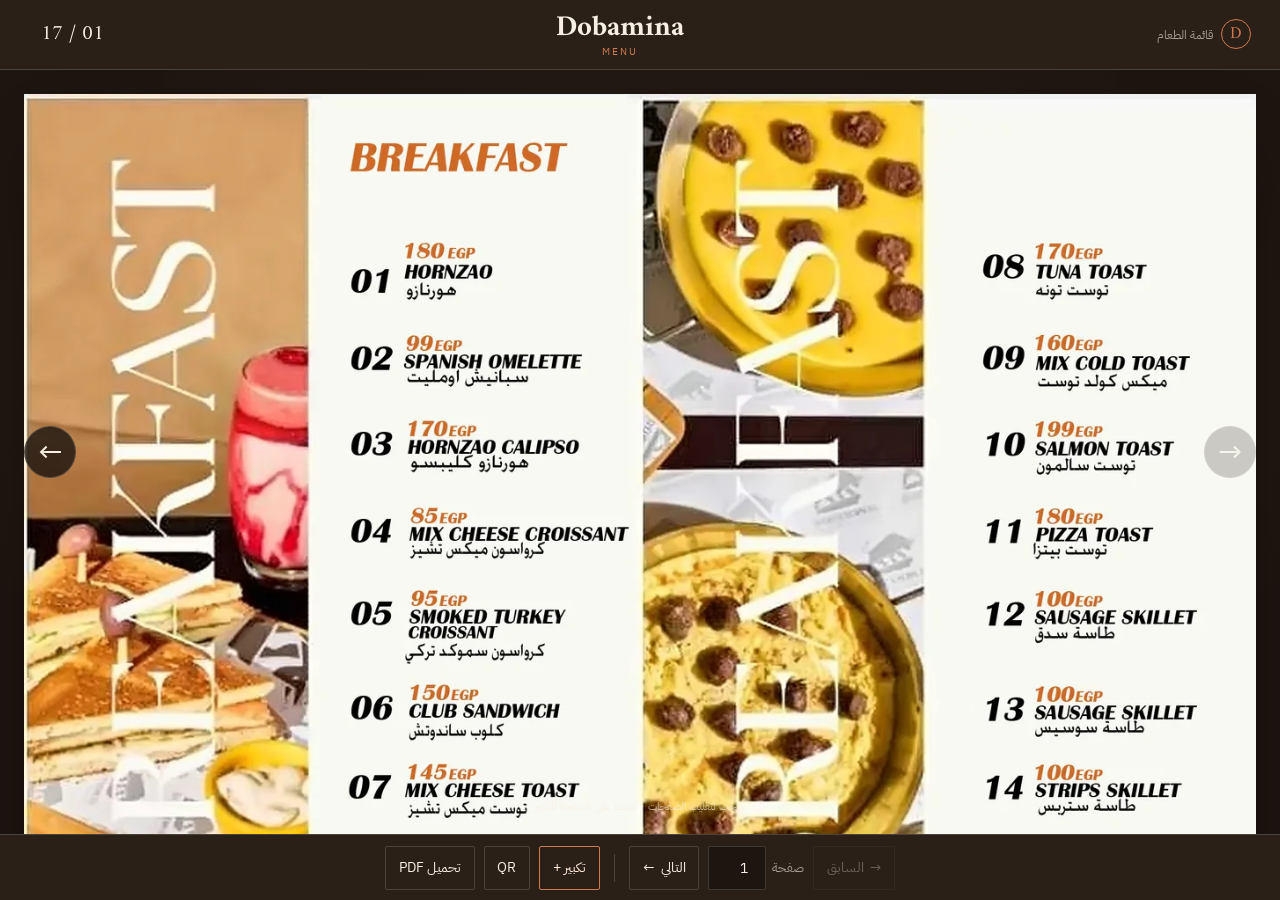
==== dobamina/index.html @ 3c91bfbc "refactor: make each menu a standalone page with its own QR" ====
<!doctype html>
<html lang="ar" dir="rtl">
<head>
  <meta charset="utf-8">
  <meta name="viewport" content="width=device-width, initial-scale=1, viewport-fit=cover">
  <meta name="theme-color" content="#1d1510">
  <meta name="description" content="منيو Dobamina — 17 صفحة قابلة للتقليب والتكبير على كل الشاشات.">
  <title>Dobamina | المنيو</title>
  <link rel="preconnect" href="https://fonts.googleapis.com">
  <link rel="preconnect" href="https://fonts.gstatic.com" crossorigin>
  <link href="https://fonts.googleapis.com/css2?family=Amiri:wght@400;700&family=IBM+Plex+Sans+Arabic:wght@400;500;600;700&display=swap" rel="stylesheet">
  <link rel="preload" as="image" href="pages/page-01.webp">
  <link rel="stylesheet" href="../assets/css/viewer.css">
</head>
<body class="viewer" data-menu-viewer data-slug="dobamina" data-label="Dobamina" data-count="17">
  <div class="viewer-shell">
    <header class="viewer-topbar">
      <div class="viewer-brand"><span class="brand-mark" aria-hidden="true">D</span><span>قائمة الطعام</span></div>
      <div class="viewer-title"><strong>Dobamina</strong><small>MENU</small></div>
      <div class="page-counter" id="pageCounter" aria-live="polite">01 / 17</div>
    </header>

    <main class="stage" id="stage">
      <div class="stage-inner" id="stageInner">
        <img id="pageImage" src="pages/page-01.webp" alt="صفحة 1 من منيو Dobamina" draggable="false">
      </div>
      <button class="nav-arrow nav-prev" id="prevTop" type="button" aria-label="الصفحة السابقة">→</button>
      <button class="nav-arrow nav-next" id="nextTop" type="button" aria-label="الصفحة التالية">←</button>
      <p class="stage-hint">اسحب لتقليب الصفحات · اضغط على الصفحة للتكبير</p>
    </main>

    <footer class="viewer-controls">
      <button class="control" id="prevBottom" type="button" aria-label="الصفحة السابقة">→ <span class="control-text">السابق</span></button>
      <label class="jump"><span>صفحة</span><input id="pageJump" type="number" min="1" max="17" value="1" inputmode="numeric" aria-label="الانتقال إلى صفحة"></label>
      <button class="control" id="nextBottom" type="button" aria-label="الصفحة التالية"><span class="control-text">التالي</span> ←</button>
      <span class="control-divider" aria-hidden="true"></span>
      <button class="control control-accent" id="zoomBtn" type="button">تكبير +</button>
      <button class="control" id="qrBtn" type="button" aria-label="إظهار رمز QR">QR</button>
      <a class="control" href="../downloads/Dobamina_Menu_compressed.pdf" download>تحميل PDF</a>
    </footer>
  </div>

  <div class="lightbox" id="lightbox" role="dialog" aria-modal="true" aria-label="عرض الصفحة مكبّرة" hidden>
    <div class="lightbox-bar">
      <div class="lightbox-tools">
        <button class="control" id="lightboxPrev" type="button" aria-label="الصفحة السابقة">→</button>
        <span id="lightboxCounter">01 / 17</span>
        <button class="control" id="lightboxNext" type="button" aria-label="الصفحة التالية">←</button>
      </div>
      <div class="lightbox-tools">
        <button class="control" id="zoomOut" type="button" aria-label="تصغير">−</button>
        <span class="zoom-level" id="zoomLevel">100%</span>
        <button class="control" id="zoomIn" type="button" aria-label="تكبير">+</button>
        <button class="control" id="zoomReset" type="button">إعادة</button>
        <button class="control control-accent" id="closeLightbox" type="button" aria-label="إغلاق العرض"><span class="close-text">إغلاق</span> ✕</button>
      </div>
    </div>
    <div class="lightbox-stage" id="lightboxStage">
      <img id="lightboxImage" src="pages/page-01.webp" alt="صفحة مكبّرة من منيو Dobamina" draggable="false">
    </div>
  </div>

  <div class="qr-overlay" id="qrOverlay" hidden>
    <div class="qr-panel" role="dialog" aria-modal="true" aria-label="رمز QR لمنيو Dobamina">
      <button class="control qr-close" id="qrClose" type="button" aria-label="إغلاق">✕</button>
      <img src="../assets/qr/dobamina-qr.png" alt="رمز QR لفتح منيو Dobamina" width="256" height="256">
      <strong>Dobamina</strong>
      <p>امسح الرمز لفتح المنيو على جوالك</p>
    </div>
  </div>

  <script src="../assets/js/menu-viewer.js" defer></script>
</body>
</html>
---- assets/css/viewer.css ----
/* Menu viewer — dark projection-room chrome */
:root {
  --room: #1d1510;
  --room-2: #2b2018;
  --paper: #f7efe3;
  --clay: #d1794f;
  --muted: rgba(247, 239, 227, 0.6);
  --line: rgba(247, 239, 227, 0.16);
  --font-display: "Amiri", "Traditional Arabic", serif;
  --font-body: "IBM Plex Sans Arabic", Tahoma, sans-serif;
}

* { box-sizing: border-box; }
[hidden] { display: none !important; }

html, body { height: 100%; }

body.viewer {
  margin: 0;
  min-width: 320px;
  color: var(--paper);
  font-family: var(--font-body);
  background: var(--room);
  overflow: hidden;
}

:focus-visible { outline: 3px solid var(--clay); outline-offset: 3px; }

.viewer-shell { height: 100dvh; display: flex; flex-direction: column; }

/* Top bar */
.viewer-topbar {
  display: flex;
  align-items: center;
  justify-content: space-between;
  gap: 1rem;
  padding: 0.7rem clamp(0.85rem, 2.5vw, 1.8rem);
  border-bottom: 1px solid var(--line);
  background: var(--room-2);
}

.viewer-brand {
  display: inline-flex;
  align-items: center;
  gap: 0.5rem;
  min-width: 8rem;
  color: var(--muted);
  font-size: 0.78rem;
}

.brand-mark {
  width: 30px;
  height: 30px;
  display: grid;
  place-items: center;
  border: 1px solid var(--clay);
  border-radius: 50%;
  color: var(--clay);
  font-family: var(--font-display);
  font-size: 1.05rem;
  line-height: 1;
}

.viewer-title { display: flex; flex-direction: column; align-items: center; line-height: 1.2; }
.viewer-title strong { font-family: var(--font-display); font-size: clamp(1.25rem, 2.6vw, 1.8rem); }
.viewer-title small { color: var(--clay); font-size: 0.62rem; letter-spacing: 0.2em; }

.page-counter {
  min-width: 5.5rem;
  text-align: center;
  font-family: var(--font-display);
  font-size: clamp(1.05rem, 2vw, 1.3rem);
  font-variant-numeric: tabular-nums;
}

/* Stage */
.stage {
  position: relative;
  flex: 1;
  min-height: 0;
  display: grid;
  place-items: center;
  padding: clamp(0.6rem, 2vw, 1.5rem);
  overflow: hidden;
  background:
    radial-gradient(ellipse 80% 70% at 50% 40%, rgba(209, 121, 79, 0.09), transparent 75%),
    var(--room);
  touch-action: pan-y;
}

.stage-inner {
  display: grid;
  place-items: center;
  width: 100%;
  height: 100%;
  min-height: 0;
}

.stage img {
  display: block;
  max-width: 100%;
  max-height: 100%;
  width: auto;
  height: auto;
  object-fit: contain;
  box-shadow: 0 30px 70px -35px rgba(0, 0, 0, 0.95);
  user-select: none;
  -webkit-user-drag: none;
  transition: opacity 0.18s ease;
}

.stage img.is-loading { opacity: 0.35; }

.nav-arrow {
  position: absolute;
  top: 50%;
  transform: translateY(-50%);
  width: 52px;
  height: 52px;
  display: grid;
  place-items: center;
  border: 1px solid var(--line);
  border-radius: 50%;
  background: rgba(29, 21, 16, 0.82);
  color: var(--paper);
  font: inherit;
  font-size: 1.9rem;
  line-height: 1;
  cursor: pointer;
  transition: background 0.2s ease, border-color 0.2s ease;
}
.nav-arrow:hover:not(:disabled) { background: var(--clay); border-color: var(--clay); }
.nav-arrow:disabled { opacity: 0.25; cursor: default; }
.nav-prev { inset-inline-start: clamp(0.5rem, 2vw, 1.5rem); }
.nav-next { inset-inline-end: clamp(0.5rem, 2vw, 1.5rem); }

.stage-hint {
  position: absolute;
  bottom: 0.55rem;
  inset-inline: 0;
  text-align: center;
  color: var(--muted);
  font-size: 0.68rem;
  pointer-events: none;
}

/* Bottom controls */
.viewer-controls {
  display: flex;
  align-items: center;
  justify-content: center;
  flex-wrap: wrap;
  gap: 0.55rem;
  padding: 0.65rem clamp(0.6rem, 2vw, 1.5rem);
  border-top: 1px solid var(--line);
  background: var(--room-2);
}

.control {
  min-height: 44px;
  min-width: 46px;
  display: inline-flex;
  align-items: center;
  justify-content: center;
  gap: 0.4rem;
  padding: 0.4rem 0.8rem;
  border: 1px solid var(--line);
  border-radius: 2px;
  background: transparent;
  color: var(--paper);
  font: inherit;
  font-size: 0.85rem;
  text-decoration: none;
  cursor: pointer;
  transition: background 0.2s ease, border-color 0.2s ease;
}
.control:hover:not(:disabled) { background: rgba(247, 239, 227, 0.09); border-color: var(--muted); }
.control:disabled { opacity: 0.3; cursor: default; }
.control-accent { border-color: var(--clay); color: #ffe8d8; }

.control-divider { width: 1px; height: 28px; background: var(--line); margin-inline: 0.35rem; }

.jump { display: inline-flex; align-items: center; gap: 0.4rem; color: var(--muted); font-size: 0.8rem; }
.jump input {
  width: 3.6rem;
  min-height: 44px;
  padding: 0.3rem;
  border: 1px solid var(--line);
  border-radius: 2px;
  background: var(--room);
  color: var(--paper);
  font: inherit;
  font-size: 0.9rem;
  text-align: center;
}

/* Fullscreen zoom */
.lightbox {
  position: fixed;
  inset: 0;
  z-index: 100;
  display: flex;
  flex-direction: column;
  background: rgba(10, 7, 5, 0.97);
}

.lightbox-bar {
  display: flex;
  align-items: center;
  justify-content: space-between;
  flex-wrap: wrap;
  gap: 0.4rem 0.75rem;
  padding: 0.55rem clamp(0.6rem, 2vw, 1.5rem);
  border-bottom: 1px solid var(--line);
  font-variant-numeric: tabular-nums;
}

.lightbox-tools { display: flex; align-items: center; flex-wrap: wrap; gap: 0.4rem; }
.zoom-level { min-width: 4.2rem; text-align: center; font-size: 0.8rem; color: var(--muted); }

.lightbox-stage {
  flex: 1;
  min-height: 0;
  display: grid;
  place-items: center;
  overflow: hidden;
  touch-action: none;
}

.lightbox-stage img {
  display: block;
  max-width: 94vw;
  max-height: calc(100dvh - 90px);
  transform-origin: center center;
  will-change: transform;
  user-select: none;
  -webkit-user-drag: none;
  cursor: grab;
}
.lightbox-stage img.is-panning { cursor: grabbing; }

/* Share / print QR */
.qr-overlay {
  position: fixed;
  inset: 0;
  z-index: 120;
  display: grid;
  place-items: center;
  padding: 1.25rem;
  background: rgba(10, 7, 5, 0.86);
  backdrop-filter: blur(6px);
}

.qr-panel {
  position: relative;
  width: min(340px, 100%);
  padding: 2.1rem 1.5rem 1.6rem;
  border-radius: 3px;
  background: #f7efe3;
  color: #241a14;
  text-align: center;
  box-shadow: 0 30px 70px -25px rgba(0, 0, 0, 0.8);
}

.qr-panel img {
  display: block;
  width: min(256px, 100%);
  height: auto;
  margin: 0 auto 1rem;
  padding: 8px;
  background: #fff;
  border: 1px solid rgba(36, 26, 20, 0.16);
  image-rendering: pixelated;
}

.qr-panel strong { font-family: var(--font-display); font-size: 1.8rem; }
.qr-panel p { margin: 0.25rem 0 0; color: #5c4a3d; font-size: 0.85rem; }
.qr-close { position: absolute; top: 0.55rem; inset-inline-end: 0.55rem; color: #241a14; border-color: rgba(36, 26, 20, 0.2); }
.qr-close:hover { background: rgba(36, 26, 20, 0.08) !important; }

@media (max-width: 640px) {
  .stage-hint { display: none; }
  .viewer-brand { min-width: 0; }
  .viewer-brand > span:not(.brand-mark) { display: none; }
  .nav-arrow { width: 42px; height: 42px; font-size: 1.5rem; }
  .viewer-controls { gap: 0.35rem; }
  .control { padding-inline: 0.6rem; font-size: 0.78rem; }
  .control-text, .close-text { display: none; }
  .control-divider { margin-inline: 0.1rem; }
  .lightbox-tools { flex: 1 1 100%; justify-content: space-between; gap: 0.25rem; }
  .lightbox-bar .control { min-width: 40px; padding-inline: 0.45rem; }
  .lightbox-stage img { max-height: calc(100dvh - 140px); }
}

@media (prefers-reduced-motion: reduce) {
  *, *::before, *::after { transition-duration: 0.01ms !important; animation-duration: 0.01ms !important; }
}
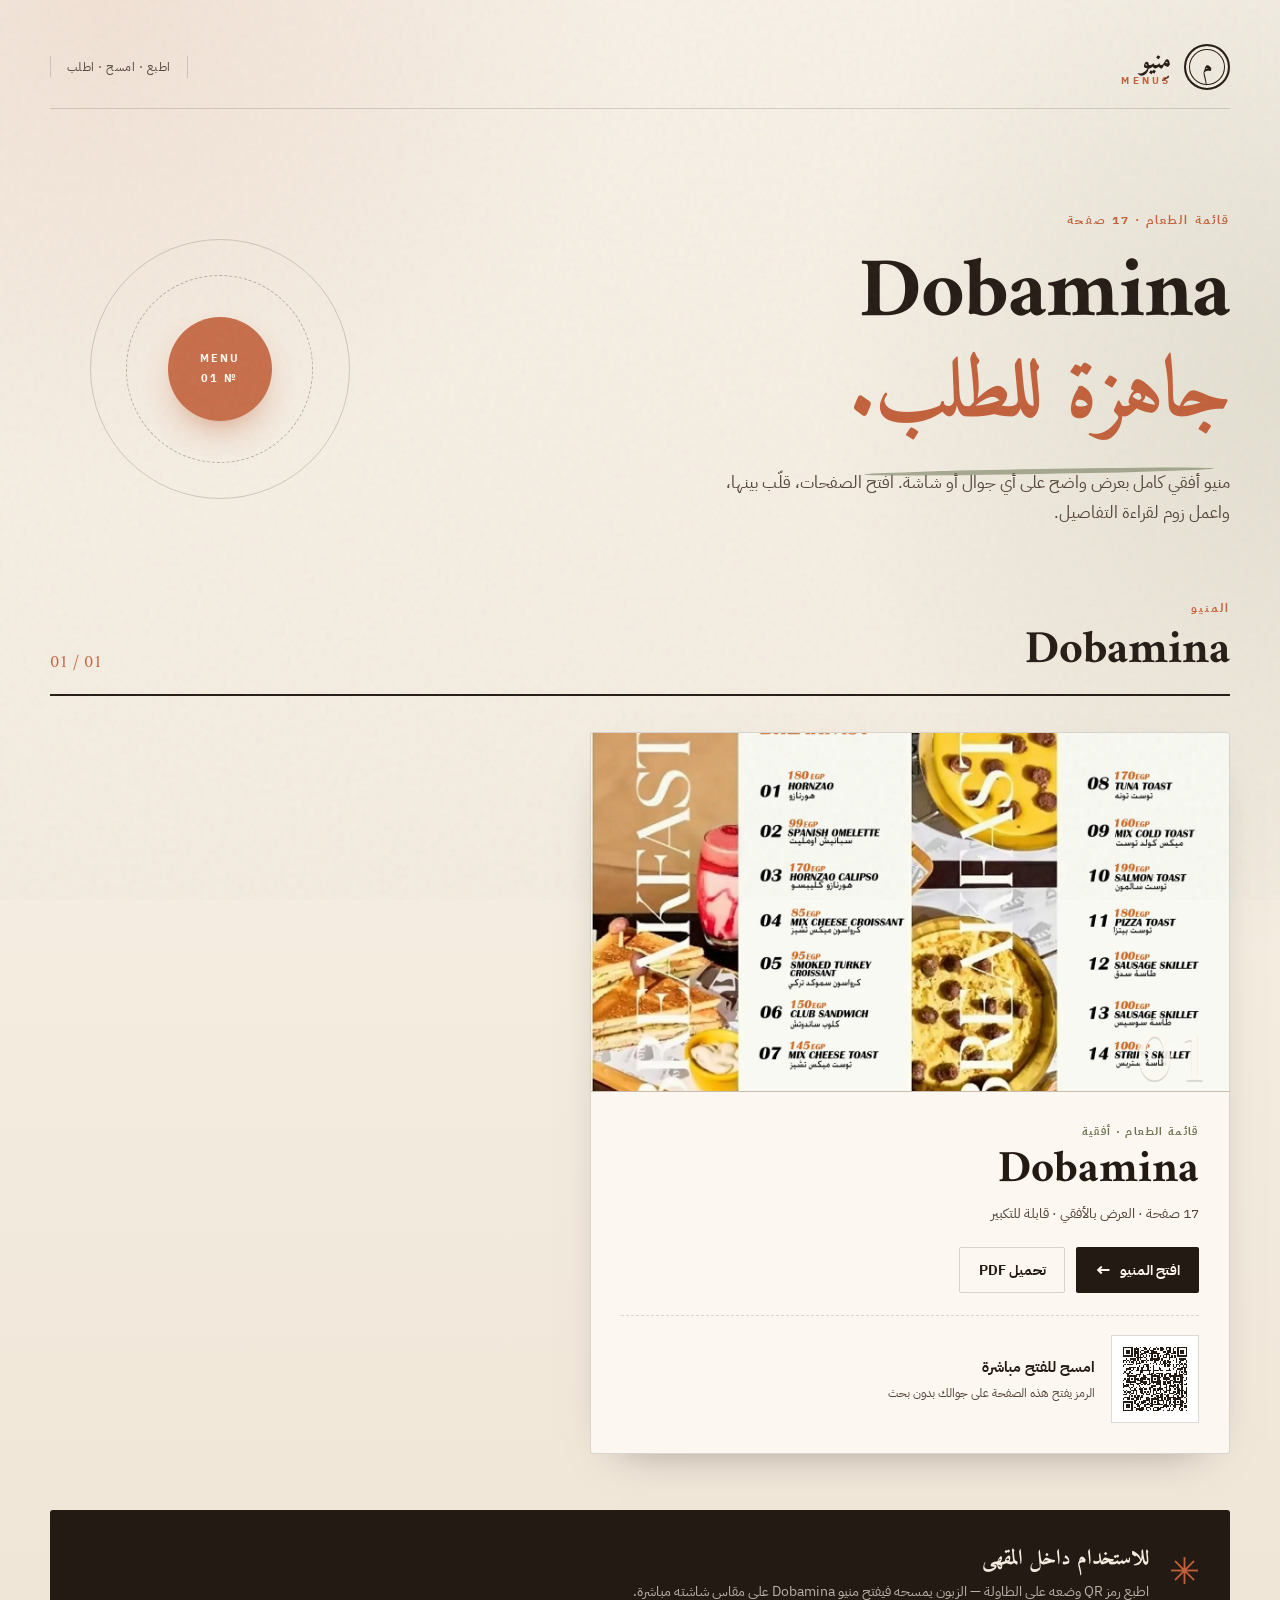
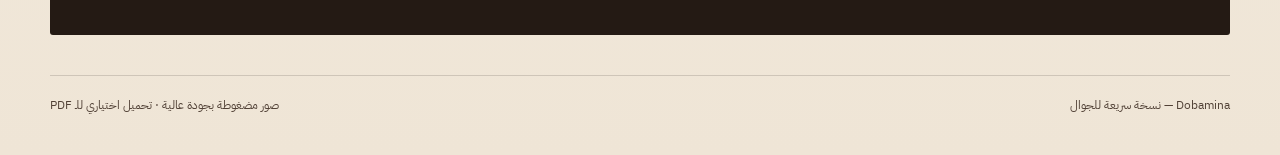
==== commit 8e3ba895: "feat: restore beautiful landing per menu with shared assets and QR" ====
--- a/dobamina/index.html
+++ b/dobamina/index.html
@@ -2,73 +2,84 @@
 <html lang="ar" dir="rtl">
 <head>
   <meta charset="utf-8">
-  <meta name="viewport" content="width=device-width, initial-scale=1, viewport-fit=cover">
-  <meta name="theme-color" content="#1d1510">
-  <meta name="description" content="منيو Dobamina — 17 صفحة قابلة للتقليب والتكبير على كل الشاشات.">
-  <title>Dobamina | المنيو</title>
+  <meta name="viewport" content="width=device-width, initial-scale=1">
+  <meta name="theme-color" content="#241A14">
+  <meta name="description" content="منيو Dobamina — 17 صفحة، افتح المنيو أو امسح رمز QR.">
+  <title>Dobamina | مِنيو</title>
   <link rel="preconnect" href="https://fonts.googleapis.com">
   <link rel="preconnect" href="https://fonts.gstatic.com" crossorigin>
   <link href="https://fonts.googleapis.com/css2?family=Amiri:wght@400;700&family=IBM+Plex+Sans+Arabic:wght@400;500;600;700&display=swap" rel="stylesheet">
-  <link rel="preload" as="image" href="pages/page-01.webp">
-  <link rel="stylesheet" href="../assets/css/viewer.css">
+  <link rel="icon" href="data:image/svg+xml,%3Csvg xmlns='http://www.w3.org/2000/svg' viewBox='0 0 32 32'%3E%3Crect width='32' height='32' rx='16' fill='%23241a14'/%3E%3Ctext x='16' y='23' font-size='20' text-anchor='middle' fill='%23f7efe3' font-family='serif'%3E%D9%85%3C/text%3E%3C/svg%3E">
+  <link rel="stylesheet" href="../assets/css/style.css">
+  <style>
+    .menu-grid { max-width: 640px; }
+  </style>
 </head>
-<body class="viewer" data-menu-viewer data-slug="dobamina" data-label="Dobamina" data-count="17">
-  <div class="viewer-shell">
-    <header class="viewer-topbar">
-      <div class="viewer-brand"><span class="brand-mark" aria-hidden="true">D</span><span>قائمة الطعام</span></div>
-      <div class="viewer-title"><strong>Dobamina</strong><small>MENU</small></div>
-      <div class="page-counter" id="pageCounter" aria-live="polite">01 / 17</div>
+<body>
+  <div class="page-wrap">
+    <header class="site-header">
+      <a class="brand" href="../" aria-label="الرئيسية">
+        <span class="brand-stamp" aria-hidden="true"><span>م</span></span>
+        <span class="brand-text"><strong>مِنيو</strong><small>MENUS</small></span>
+      </a>
+      <p class="header-note">اطبع · امسح · اطلب</p>
     </header>
 
-    <main class="stage" id="stage">
-      <div class="stage-inner" id="stageInner">
-        <img id="pageImage" src="pages/page-01.webp" alt="صفحة 1 من منيو Dobamina" draggable="false">
-      </div>
-      <button class="nav-arrow nav-prev" id="prevTop" type="button" aria-label="الصفحة السابقة">→</button>
-      <button class="nav-arrow nav-next" id="nextTop" type="button" aria-label="الصفحة التالية">←</button>
-      <p class="stage-hint">اسحب لتقليب الصفحات · اضغط على الصفحة للتكبير</p>
+    <main>
+      <section class="hero" aria-labelledby="hero-title">
+        <div class="hero-copy">
+          <p class="eyebrow">قائمة الطعام · 17 صفحة</p>
+          <h1 id="hero-title">Dobamina<br><em>جاهزة للطلب.</em></h1>
+          <p class="hero-lede">منيو أفقي كامل بعرض واضح على أي جوال أو شاشة. افتح الصفحات، قلّب بينها، واعمل زوم لقراءة التفاصيل.</p>
+        </div>
+        <div class="hero-mark" aria-hidden="true">
+          <span class="ring ring-1"></span>
+          <span class="ring ring-2"></span>
+          <span class="ring ring-3"></span>
+          <span class="mark-label">MENU<br>№ 01</span>
+        </div>
+      </section>
+
+      <section class="section-head" aria-labelledby="menu-title">
+        <div>
+          <p class="eyebrow">المنيو</p>
+          <h2 id="menu-title">Dobamina</h2>
+        </div>
+        <p class="section-count">01 / 01</p>
+      </section>
+
+      <section class="menu-grid" aria-label="منيو Dobamina">
+        <article class="menu-card">
+          <div class="card-media">
+            <img src="../assets/covers/dobamina.webp" alt="صورة غلاف منيو Dobamina" width="1400" height="989" loading="lazy" decoding="async">
+            <span class="card-index" aria-hidden="true">01</span>
+          </div>
+          <div class="card-body">
+            <p class="card-kicker">قائمة الطعام · أفقية</p>
+            <h3>Dobamina</h3>
+            <p class="card-meta">17 صفحة · العرض بالأفقي · قابلة للتكبير</p>
+            <div class="card-actions">
+              <a class="btn btn-primary" href="menu/">افتح المنيو <span class="btn-arrow" aria-hidden="true">←</span></a>
+              <a class="btn btn-quiet" href="../downloads/Dobamina_Menu_compressed.pdf" download>تحميل PDF</a>
+            </div>
+            <div class="qr-block">
+              <img src="../assets/qr/dobamina-qr.png" alt="رمز QR لفتح منيو Dobamina مباشرة" width="88" height="88" loading="lazy">
+              <div class="qr-copy"><strong>امسح للفتح مباشرة</strong><span>الرمز يفتح هذه الصفحة على جوالك بدون بحث</span></div>
+            </div>
+          </div>
+        </article>
+      </section>
+
+      <aside class="print-tip">
+        <span class="print-tip-mark" aria-hidden="true">✳</span>
+        <div><strong>للاستخدام داخل المقهى</strong><p>اطبع رمز QR وضعه على الطاولة — الزبون يمسحه فيفتح منيو Dobamina على مقاس شاشته مباشرة.</p></div>
+      </aside>
     </main>
 
-    <footer class="viewer-controls">
-      <button class="control" id="prevBottom" type="button" aria-label="الصفحة السابقة">→ <span class="control-text">السابق</span></button>
-      <label class="jump"><span>صفحة</span><input id="pageJump" type="number" min="1" max="17" value="1" inputmode="numeric" aria-label="الانتقال إلى صفحة"></label>
-      <button class="control" id="nextBottom" type="button" aria-label="الصفحة التالية"><span class="control-text">التالي</span> ←</button>
-      <span class="control-divider" aria-hidden="true"></span>
-      <button class="control control-accent" id="zoomBtn" type="button">تكبير +</button>
-      <button class="control" id="qrBtn" type="button" aria-label="إظهار رمز QR">QR</button>
-      <a class="control" href="../downloads/Dobamina_Menu_compressed.pdf" download>تحميل PDF</a>
+    <footer class="site-footer">
+      <p>Dobamina — نسخة سريعة للجوال</p>
+      <p>صور مضغوطة بجودة عالية · تحميل اختياري للـ PDF</p>
     </footer>
   </div>
-
-  <div class="lightbox" id="lightbox" role="dialog" aria-modal="true" aria-label="عرض الصفحة مكبّرة" hidden>
-    <div class="lightbox-bar">
-      <div class="lightbox-tools">
-        <button class="control" id="lightboxPrev" type="button" aria-label="الصفحة السابقة">→</button>
-        <span id="lightboxCounter">01 / 17</span>
-        <button class="control" id="lightboxNext" type="button" aria-label="الصفحة التالية">←</button>
-      </div>
-      <div class="lightbox-tools">
-        <button class="control" id="zoomOut" type="button" aria-label="تصغير">−</button>
-        <span class="zoom-level" id="zoomLevel">100%</span>
-        <button class="control" id="zoomIn" type="button" aria-label="تكبير">+</button>
-        <button class="control" id="zoomReset" type="button">إعادة</button>
-        <button class="control control-accent" id="closeLightbox" type="button" aria-label="إغلاق العرض"><span class="close-text">إغلاق</span> ✕</button>
-      </div>
-    </div>
-    <div class="lightbox-stage" id="lightboxStage">
-      <img id="lightboxImage" src="pages/page-01.webp" alt="صفحة مكبّرة من منيو Dobamina" draggable="false">
-    </div>
-  </div>
-
-  <div class="qr-overlay" id="qrOverlay" hidden>
-    <div class="qr-panel" role="dialog" aria-modal="true" aria-label="رمز QR لمنيو Dobamina">
-      <button class="control qr-close" id="qrClose" type="button" aria-label="إغلاق">✕</button>
-      <img src="../assets/qr/dobamina-qr.png" alt="رمز QR لفتح منيو Dobamina" width="256" height="256">
-      <strong>Dobamina</strong>
-      <p>امسح الرمز لفتح المنيو على جوالك</p>
-    </div>
-  </div>
-
-  <script src="../assets/js/menu-viewer.js" defer></script>
 </body>
 </html>
--- a/assets/css/style.css
+++ b/assets/css/style.css
@@ -0,0 +1,367 @@
+/* Landing page — warm editorial cafe menu */
+:root {
+  --ink: #241a14;
+  --ink-soft: #514136;
+  --paper: #f4ede1;
+  --paper-deep: #e8dcc9;
+  --card: #fcf8f1;
+  --clay: #c2603a;
+  --clay-dark: #a34c2b;
+  --olive: #69724f;
+  --line: rgba(36, 26, 20, 0.16);
+  --shadow: 0 18px 45px -30px rgba(36, 26, 20, 0.55);
+  --font-display: "Amiri", "Traditional Arabic", serif;
+  --font-body: "IBM Plex Sans Arabic", Tahoma, sans-serif;
+}
+
+* { box-sizing: border-box; }
+
+html { scroll-behavior: smooth; }
+
+body {
+  margin: 0;
+  min-width: 320px;
+  color: var(--ink);
+  font-family: var(--font-body);
+  font-size: 16px;
+  line-height: 1.7;
+  background-color: var(--paper);
+  background-image:
+    radial-gradient(ellipse 60% 40% at 8% 0%, rgba(194, 96, 58, 0.11), transparent 70%),
+    radial-gradient(ellipse 50% 45% at 100% 22%, rgba(105, 114, 79, 0.13), transparent 72%),
+    linear-gradient(180deg, #f7f1e7 0%, var(--paper) 45%, #efe5d6 100%);
+}
+
+body::before {
+  content: "";
+  position: fixed;
+  inset: 0;
+  pointer-events: none;
+  z-index: 50;
+  opacity: 0.22;
+  background-image: url("data:image/svg+xml,%3Csvg viewBox='0 0 180 180' xmlns='http://www.w3.org/2000/svg'%3E%3Cfilter id='n'%3E%3CfeTurbulence type='fractalNoise' baseFrequency='0.85' numOctaves='3' stitchTiles='stitch'/%3E%3C/filter%3E%3Crect width='100%25' height='100%25' filter='url(%23n)' opacity='0.28'/%3E%3C/svg%3E");
+}
+
+a { color: inherit; }
+
+:focus-visible {
+  outline: 3px solid var(--clay);
+  outline-offset: 3px;
+  border-radius: 3px;
+}
+
+.page-wrap {
+  width: min(1180px, 100% - clamp(1.25rem, 5vw, 4rem));
+  margin-inline: auto;
+  padding-block: clamp(1.25rem, 4vw, 2.75rem) 2.5rem;
+}
+
+/* Header */
+.site-header {
+  display: flex;
+  align-items: center;
+  justify-content: space-between;
+  gap: 1rem;
+  padding-bottom: 1.1rem;
+  border-bottom: 1px solid var(--line);
+  animation: rise 0.7s ease both;
+}
+
+.brand { display: inline-flex; align-items: center; gap: 0.8rem; text-decoration: none; }
+
+.brand-stamp {
+  width: 46px;
+  height: 46px;
+  display: grid;
+  place-items: center;
+  border: 2px solid var(--ink);
+  border-radius: 50%;
+  font-family: var(--font-display);
+  font-size: 1.5rem;
+  line-height: 1;
+  box-shadow: inset 0 0 0 3px var(--paper), inset 0 0 0 4px var(--ink);
+}
+
+.brand-text { display: flex; flex-direction: column; line-height: 1.1; }
+.brand-text strong { font-family: var(--font-display); font-size: 1.65rem; font-weight: 700; }
+.brand-text small { font-size: 0.62rem; letter-spacing: 0.32em; color: var(--clay); font-weight: 700; }
+
+.header-note {
+  margin: 0;
+  font-size: 0.78rem;
+  letter-spacing: 0.04em;
+  color: var(--ink-soft);
+  border-inline: 1px solid var(--line);
+  padding-inline: 1rem;
+}
+
+/* Hero */
+.hero {
+  position: relative;
+  display: grid;
+  grid-template-columns: minmax(0, 1.4fr) minmax(220px, 0.6fr);
+  align-items: center;
+  gap: clamp(1rem, 4vw, 3rem);
+  padding-block: clamp(3rem, 8vw, 6.5rem) clamp(2.75rem, 6vw, 4.5rem);
+}
+
+.eyebrow {
+  margin: 0 0 0.9rem;
+  color: var(--clay);
+  font-size: 0.72rem;
+  font-weight: 700;
+  letter-spacing: 0.18em;
+  text-transform: uppercase;
+}
+
+.hero h1 {
+  margin: 0;
+  font-family: var(--font-display);
+  font-weight: 700;
+  font-size: clamp(2.65rem, 6.6vw, 5.4rem);
+  line-height: 1.18;
+  letter-spacing: -0.01em;
+}
+
+.hero h1 em {
+  font-style: normal;
+  color: var(--clay);
+  position: relative;
+  white-space: nowrap;
+}
+
+.hero h1 em::after {
+  content: "";
+  position: absolute;
+  inset-inline: 4%;
+  bottom: -0.06em;
+  height: 5px;
+  background: var(--olive);
+  border-radius: 50%;
+  opacity: 0.55;
+  transform: rotate(-1deg);
+}
+
+.hero-lede {
+  max-width: 54ch;
+  margin: 1.5rem 0 0;
+  color: var(--ink-soft);
+  font-size: clamp(0.98rem, 1.5vw, 1.08rem);
+}
+
+.hero-copy { animation: rise 0.8s 0.06s ease both; }
+
+.hero-mark {
+  position: relative;
+  justify-self: center;
+  width: min(260px, 100%);
+  aspect-ratio: 1;
+  display: grid;
+  place-items: center;
+  animation: rise 0.9s 0.14s ease both;
+}
+
+.ring { position: absolute; border-radius: 50%; border: 1px solid var(--ink); }
+.ring-1 { inset: 0; opacity: 0.18; }
+.ring-2 { inset: 14%; border-style: dashed; opacity: 0.3; }
+.ring-3 { inset: 30%; background: var(--clay); border: 0; opacity: 0.9; box-shadow: 0 16px 40px -18px var(--clay); }
+
+.mark-label {
+  position: relative;
+  z-index: 1;
+  color: #fff9ef;
+  font-size: 0.68rem;
+  font-weight: 700;
+  letter-spacing: 0.18em;
+  line-height: 1.8;
+  text-align: center;
+}
+
+/* Section heading */
+.section-head {
+  display: flex;
+  align-items: flex-end;
+  justify-content: space-between;
+  gap: 1rem;
+  padding-bottom: 1rem;
+  border-bottom: 2px solid var(--ink);
+}
+
+.section-head .eyebrow { margin-bottom: 0.25rem; }
+
+.section-head h2 {
+  margin: 0;
+  font-family: var(--font-display);
+  font-size: clamp(1.9rem, 3.6vw, 2.9rem);
+  line-height: 1.2;
+}
+
+.section-count { margin: 0; color: var(--clay); font-family: var(--font-display); font-size: 1.1rem; }
+
+/* Cards */
+.menu-grid {
+  display: grid;
+  grid-template-columns: repeat(auto-fit, minmax(min(100%, 390px), 1fr));
+  gap: clamp(1.25rem, 3vw, 2.25rem);
+  margin-top: clamp(1.5rem, 3vw, 2.25rem);
+}
+
+.menu-card {
+  position: relative;
+  display: flex;
+  flex-direction: column;
+  background: var(--card);
+  border: 1px solid var(--line);
+  border-radius: 3px;
+  box-shadow: var(--shadow);
+  overflow: hidden;
+  transition: transform 0.28s ease, box-shadow 0.28s ease;
+  animation: rise 0.8s ease both;
+}
+
+.menu-card:nth-child(1) { animation-delay: 0.16s; }
+.menu-card:nth-child(2) { animation-delay: 0.24s; }
+
+.menu-card:hover {
+  transform: translateY(-5px);
+  box-shadow: 0 26px 55px -28px rgba(36, 26, 20, 0.7);
+}
+
+.card-media {
+  position: relative;
+  aspect-ratio: 16 / 9;
+  overflow: hidden;
+  background: var(--paper-deep);
+  border-bottom: 1px solid var(--line);
+}
+
+.card-media img { width: 100%; height: 100%; object-fit: cover; object-position: center 42%; display: block; }
+.menu-card:nth-child(2) .card-media img { object-position: center 12%; }
+
+.card-index {
+  position: absolute;
+  inset-inline-start: 1rem;
+  bottom: -0.55rem;
+  font-family: var(--font-display);
+  font-size: 4.6rem;
+  line-height: 1;
+  color: var(--card);
+  text-shadow: 0 2px 0 var(--line);
+  opacity: 0.9;
+}
+
+.card-body { padding: clamp(1.25rem, 2.5vw, 1.9rem); display: flex; flex-direction: column; flex: 1; }
+
+.card-kicker { margin: 0 0 0.25rem; font-size: 0.7rem; color: var(--olive); font-weight: 700; letter-spacing: 0.12em; }
+
+.card-body h3 {
+  margin: 0;
+  font-family: var(--font-display);
+  font-size: clamp(2rem, 3.6vw, 2.8rem);
+  line-height: 1.15;
+}
+
+.card-meta { margin: 0.35rem 0 1.3rem; color: var(--ink-soft); font-size: 0.88rem; }
+
+.card-actions { display: flex; flex-wrap: wrap; gap: 0.7rem; margin-bottom: 1.4rem; }
+
+.btn {
+  display: inline-flex;
+  align-items: center;
+  justify-content: center;
+  gap: 0.6rem;
+  min-height: 46px;
+  padding: 0.55rem 1.15rem;
+  border-radius: 2px;
+  font: inherit;
+  font-size: 0.9rem;
+  font-weight: 700;
+  text-decoration: none;
+  transition: background 0.2s ease, color 0.2s ease, transform 0.2s ease;
+}
+
+.btn:hover { transform: translateY(-2px); }
+.btn-primary { background: var(--ink); color: #fdf7ed; }
+.btn-primary:hover { background: var(--clay); }
+.btn-quiet { border: 1px solid var(--line); color: var(--ink); background: transparent; }
+.btn-quiet:hover { background: var(--paper-deep); }
+.btn-arrow { font-size: 1.15rem; line-height: 1; }
+
+.qr-block {
+  display: flex;
+  align-items: center;
+  gap: 1rem;
+  margin-top: auto;
+  padding-top: 1.15rem;
+  border-top: 1px dashed var(--line);
+}
+
+.qr-block img {
+  width: 88px;
+  height: 88px;
+  flex: none;
+  padding: 5px;
+  background: #fff;
+  border: 1px solid var(--line);
+  image-rendering: pixelated;
+}
+
+.qr-copy { display: flex; flex-direction: column; gap: 0.15rem; }
+.qr-copy strong { font-size: 0.95rem; }
+.qr-copy span { color: var(--ink-soft); font-size: 0.78rem; line-height: 1.55; }
+
+/* Print tip */
+.print-tip {
+  display: flex;
+  align-items: center;
+  gap: 1.2rem;
+  margin-top: clamp(2rem, 5vw, 3.5rem);
+  padding: clamp(1.2rem, 3vw, 1.9rem);
+  background: var(--ink);
+  color: #f5ecdf;
+  border-radius: 3px;
+}
+
+.print-tip-mark { font-size: 2.3rem; color: var(--clay); line-height: 1; }
+.print-tip strong { font-family: var(--font-display); font-size: 1.35rem; font-weight: 700; }
+.print-tip p { margin: 0.2rem 0 0; color: rgba(245, 236, 223, 0.72); font-size: 0.88rem; }
+
+/* Footer */
+.site-footer {
+  display: flex;
+  flex-wrap: wrap;
+  justify-content: space-between;
+  gap: 0.5rem 1.5rem;
+  margin-top: 2.5rem;
+  padding-top: 1.2rem;
+  border-top: 1px solid var(--line);
+  color: var(--ink-soft);
+  font-size: 0.75rem;
+}
+
+.site-footer p { margin: 0; }
+
+@keyframes rise {
+  from { opacity: 0; transform: translateY(18px); }
+  to { opacity: 1; transform: translateY(0); }
+}
+
+@media (max-width: 720px) {
+  .hero { grid-template-columns: 1fr; padding-block: 2.75rem 2.5rem; }
+  .hero-mark { width: 170px; justify-self: start; }
+  .header-note { display: none; }
+  .card-media { aspect-ratio: 16 / 10; }
+  .qr-block img { width: 76px; height: 76px; }
+}
+
+@media (prefers-reduced-motion: reduce) {
+  html { scroll-behavior: auto; }
+  *, *::before, *::after { animation-duration: 0.01ms !important; transition-duration: 0.01ms !important; }
+}
+
+@media print {
+  body { background: #fff; }
+  body::before, .card-actions, .print-tip { display: none; }
+  .page-wrap { width: 100%; }
+  .menu-card { break-inside: avoid; box-shadow: none; }
+}
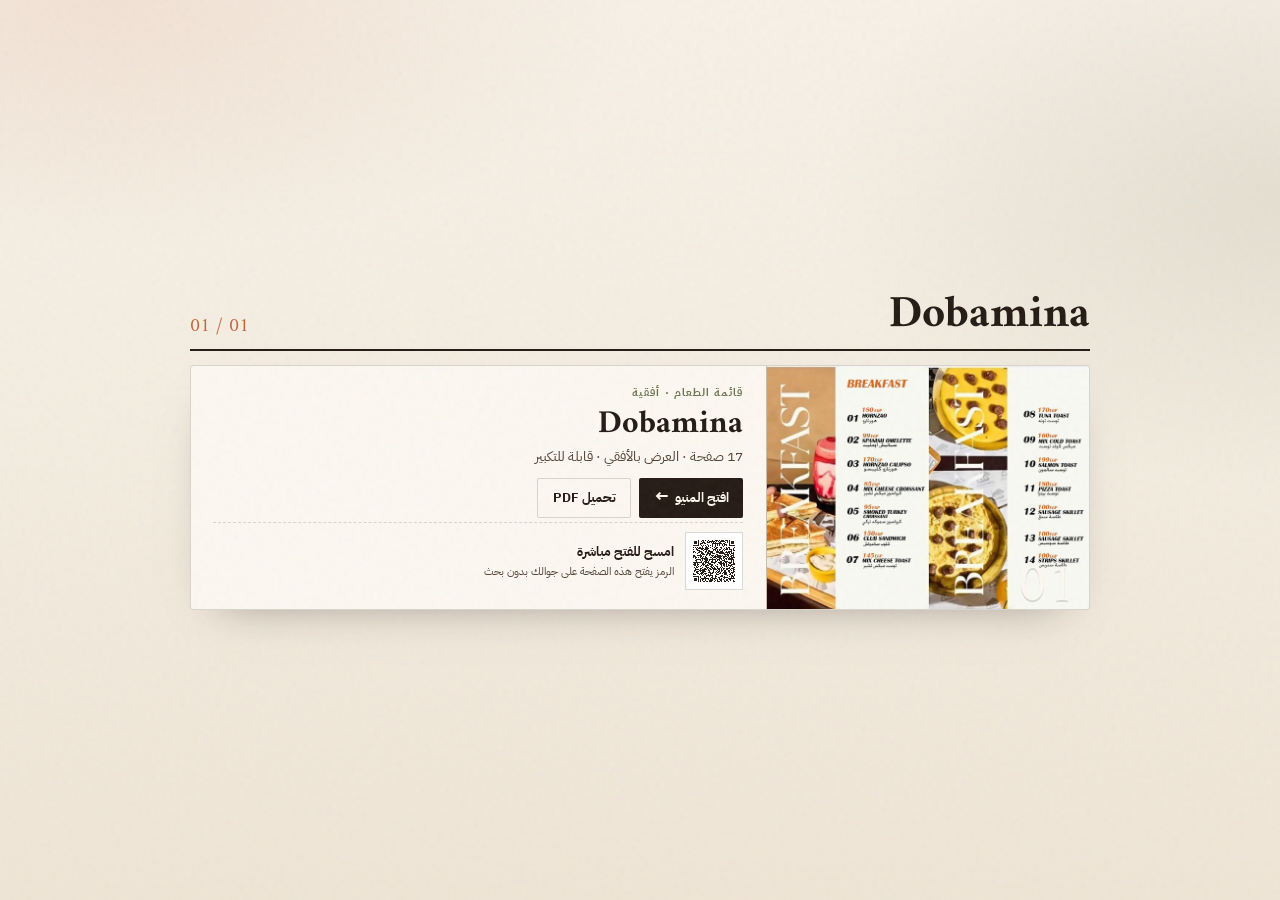
==== commit 94908a7c: "style: compact no-scroll menu landing with original card content" ====
--- a/dobamina/index.html
+++ b/dobamina/index.html
@@ -11,47 +11,19 @@
   <link href="https://fonts.googleapis.com/css2?family=Amiri:wght@400;700&family=IBM+Plex+Sans+Arabic:wght@400;500;600;700&display=swap" rel="stylesheet">
   <link rel="icon" href="data:image/svg+xml,%3Csvg xmlns='http://www.w3.org/2000/svg' viewBox='0 0 32 32'%3E%3Crect width='32' height='32' rx='16' fill='%23241a14'/%3E%3Ctext x='16' y='23' font-size='20' text-anchor='middle' fill='%23f7efe3' font-family='serif'%3E%D9%85%3C/text%3E%3C/svg%3E">
   <link rel="stylesheet" href="../assets/css/style.css">
-  <style>
-    .menu-grid { max-width: 640px; }
-  </style>
 </head>
 <body>
   <div class="page-wrap">
-    <header class="site-header">
-      <a class="brand" href="../" aria-label="الرئيسية">
-        <span class="brand-stamp" aria-hidden="true"><span>م</span></span>
-        <span class="brand-text"><strong>مِنيو</strong><small>MENUS</small></span>
-      </a>
-      <p class="header-note">اطبع · امسح · اطلب</p>
-    </header>
-
     <main>
-      <section class="hero" aria-labelledby="hero-title">
-        <div class="hero-copy">
-          <p class="eyebrow">قائمة الطعام · 17 صفحة</p>
-          <h1 id="hero-title">Dobamina<br><em>جاهزة للطلب.</em></h1>
-          <p class="hero-lede">منيو أفقي كامل بعرض واضح على أي جوال أو شاشة. افتح الصفحات، قلّب بينها، واعمل زوم لقراءة التفاصيل.</p>
-        </div>
-        <div class="hero-mark" aria-hidden="true">
-          <span class="ring ring-1"></span>
-          <span class="ring ring-2"></span>
-          <span class="ring ring-3"></span>
-          <span class="mark-label">MENU<br>№ 01</span>
-        </div>
-      </section>
-
       <section class="section-head" aria-labelledby="menu-title">
-        <div>
-          <p class="eyebrow">المنيو</p>
-          <h2 id="menu-title">Dobamina</h2>
-        </div>
+        <h2 id="menu-title">Dobamina</h2>
         <p class="section-count">01 / 01</p>
       </section>
 
       <section class="menu-grid" aria-label="منيو Dobamina">
         <article class="menu-card">
           <div class="card-media">
-            <img src="../assets/covers/dobamina.webp" alt="صورة غلاف منيو Dobamina" width="1400" height="989" loading="lazy" decoding="async">
+            <img src="../assets/covers/dobamina.webp" alt="صورة غلاف منيو Dobamina" width="1400" height="989" decoding="async">
             <span class="card-index" aria-hidden="true">01</span>
           </div>
           <div class="card-body">
@@ -63,23 +35,16 @@
               <a class="btn btn-quiet" href="../downloads/Dobamina_Menu_compressed.pdf" download>تحميل PDF</a>
             </div>
             <div class="qr-block">
-              <img src="../assets/qr/dobamina-qr.png" alt="رمز QR لفتح منيو Dobamina مباشرة" width="88" height="88" loading="lazy">
-              <div class="qr-copy"><strong>امسح للفتح مباشرة</strong><span>الرمز يفتح هذه الصفحة على جوالك بدون بحث</span></div>
+              <img src="../assets/qr/dobamina-qr.png" alt="رمز QR لفتح منيو Dobamina مباشرة" width="58" height="58" decoding="async">
+              <div class="qr-copy">
+                <strong>امسح للفتح مباشرة</strong>
+                <span>الرمز يفتح هذه الصفحة على جوالك بدون بحث</span>
+              </div>
             </div>
           </div>
         </article>
       </section>
-
-      <aside class="print-tip">
-        <span class="print-tip-mark" aria-hidden="true">✳</span>
-        <div><strong>للاستخدام داخل المقهى</strong><p>اطبع رمز QR وضعه على الطاولة — الزبون يمسحه فيفتح منيو Dobamina على مقاس شاشته مباشرة.</p></div>
-      </aside>
     </main>
-
-    <footer class="site-footer">
-      <p>Dobamina — نسخة سريعة للجوال</p>
-      <p>صور مضغوطة بجودة عالية · تحميل اختياري للـ PDF</p>
-    </footer>
   </div>
 </body>
 </html>
--- a/assets/css/style.css
+++ b/assets/css/style.css
@@ -1,4 +1,4 @@
-/* Landing page — warm editorial cafe menu */
+/* Landing page — warm editorial cafe menu (compact, no-scroll) */
 :root {
   --ink: #241a14;
   --ink-soft: #514136;
@@ -6,7 +6,6 @@
   --paper-deep: #e8dcc9;
   --card: #fcf8f1;
   --clay: #c2603a;
-  --clay-dark: #a34c2b;
   --olive: #69724f;
   --line: rgba(36, 26, 20, 0.16);
   --shadow: 0 18px 45px -30px rgba(36, 26, 20, 0.55);
@@ -15,16 +14,16 @@
 }
 
 * { box-sizing: border-box; }
-
 html { scroll-behavior: smooth; }
 
 body {
   margin: 0;
   min-width: 320px;
+  min-height: 100dvh;
   color: var(--ink);
   font-family: var(--font-body);
   font-size: 16px;
-  line-height: 1.7;
+  line-height: 1.6;
   background-color: var(--paper);
   background-image:
     radial-gradient(ellipse 60% 40% at 8% 0%, rgba(194, 96, 58, 0.11), transparent 70%),
@@ -38,7 +37,7 @@
   inset: 0;
   pointer-events: none;
   z-index: 50;
-  opacity: 0.22;
+  opacity: 0.18;
   background-image: url("data:image/svg+xml,%3Csvg viewBox='0 0 180 180' xmlns='http://www.w3.org/2000/svg'%3E%3Cfilter id='n'%3E%3CfeTurbulence type='fractalNoise' baseFrequency='0.85' numOctaves='3' stitchTiles='stitch'/%3E%3C/filter%3E%3Crect width='100%25' height='100%25' filter='url(%23n)' opacity='0.28'/%3E%3C/svg%3E");
 }
 
@@ -51,131 +50,16 @@
 }
 
 .page-wrap {
-  width: min(1180px, 100% - clamp(1.25rem, 5vw, 4rem));
+  width: min(900px, 100% - clamp(1rem, 5vw, 3rem));
+  min-height: 100dvh;
   margin-inline: auto;
-  padding-block: clamp(1.25rem, 4vw, 2.75rem) 2.5rem;
-}
-
-/* Header */
-.site-header {
-  display: flex;
-  align-items: center;
-  justify-content: space-between;
-  gap: 1rem;
-  padding-bottom: 1.1rem;
-  border-bottom: 1px solid var(--line);
-  animation: rise 0.7s ease both;
-}
-
-.brand { display: inline-flex; align-items: center; gap: 0.8rem; text-decoration: none; }
-
-.brand-stamp {
-  width: 46px;
-  height: 46px;
-  display: grid;
-  place-items: center;
-  border: 2px solid var(--ink);
-  border-radius: 50%;
-  font-family: var(--font-display);
-  font-size: 1.5rem;
-  line-height: 1;
-  box-shadow: inset 0 0 0 3px var(--paper), inset 0 0 0 4px var(--ink);
-}
-
-.brand-text { display: flex; flex-direction: column; line-height: 1.1; }
-.brand-text strong { font-family: var(--font-display); font-size: 1.65rem; font-weight: 700; }
-.brand-text small { font-size: 0.62rem; letter-spacing: 0.32em; color: var(--clay); font-weight: 700; }
-
-.header-note {
-  margin: 0;
-  font-size: 0.78rem;
-  letter-spacing: 0.04em;
-  color: var(--ink-soft);
-  border-inline: 1px solid var(--line);
-  padding-inline: 1rem;
-}
-
-/* Hero */
-.hero {
-  position: relative;
-  display: grid;
-  grid-template-columns: minmax(0, 1.4fr) minmax(220px, 0.6fr);
-  align-items: center;
-  gap: clamp(1rem, 4vw, 3rem);
-  padding-block: clamp(3rem, 8vw, 6.5rem) clamp(2.75rem, 6vw, 4.5rem);
-}
-
-.eyebrow {
-  margin: 0 0 0.9rem;
-  color: var(--clay);
-  font-size: 0.72rem;
-  font-weight: 700;
-  letter-spacing: 0.18em;
-  text-transform: uppercase;
-}
-
-.hero h1 {
-  margin: 0;
-  font-family: var(--font-display);
-  font-weight: 700;
-  font-size: clamp(2.65rem, 6.6vw, 5.4rem);
-  line-height: 1.18;
-  letter-spacing: -0.01em;
-}
-
-.hero h1 em {
-  font-style: normal;
-  color: var(--clay);
-  position: relative;
-  white-space: nowrap;
-}
-
-.hero h1 em::after {
-  content: "";
-  position: absolute;
-  inset-inline: 4%;
-  bottom: -0.06em;
-  height: 5px;
-  background: var(--olive);
-  border-radius: 50%;
-  opacity: 0.55;
-  transform: rotate(-1deg);
-}
-
-.hero-lede {
-  max-width: 54ch;
-  margin: 1.5rem 0 0;
-  color: var(--ink-soft);
-  font-size: clamp(0.98rem, 1.5vw, 1.08rem);
-}
-
-.hero-copy { animation: rise 0.8s 0.06s ease both; }
-
-.hero-mark {
-  position: relative;
-  justify-self: center;
-  width: min(260px, 100%);
-  aspect-ratio: 1;
-  display: grid;
-  place-items: center;
-  animation: rise 0.9s 0.14s ease both;
-}
-
-.ring { position: absolute; border-radius: 50%; border: 1px solid var(--ink); }
-.ring-1 { inset: 0; opacity: 0.18; }
-.ring-2 { inset: 14%; border-style: dashed; opacity: 0.3; }
-.ring-3 { inset: 30%; background: var(--clay); border: 0; opacity: 0.9; box-shadow: 0 16px 40px -18px var(--clay); }
-
-.mark-label {
-  position: relative;
-  z-index: 1;
-  color: #fff9ef;
-  font-size: 0.68rem;
-  font-weight: 700;
-  letter-spacing: 0.18em;
-  line-height: 1.8;
-  text-align: center;
-}
+  padding-block: clamp(0.75rem, 2vh, 1.25rem);
+  display: flex;
+  flex-direction: column;
+  justify-content: center;
+}
+
+main { display: flex; flex-direction: column; gap: clamp(0.5rem, 1.5vh, 0.9rem); }
 
 /* Section heading */
 .section-head {
@@ -183,98 +67,109 @@
   align-items: flex-end;
   justify-content: space-between;
   gap: 1rem;
-  padding-bottom: 1rem;
+  padding-bottom: 0.45rem;
   border-bottom: 2px solid var(--ink);
-}
-
-.section-head .eyebrow { margin-bottom: 0.25rem; }
+  animation: rise 0.6s ease both;
+}
 
 .section-head h2 {
   margin: 0;
   font-family: var(--font-display);
-  font-size: clamp(1.9rem, 3.6vw, 2.9rem);
-  line-height: 1.2;
-}
-
-.section-count { margin: 0; color: var(--clay); font-family: var(--font-display); font-size: 1.1rem; }
-
-/* Cards */
-.menu-grid {
+  font-size: clamp(1.75rem, 4vw, 2.8rem);
+  font-weight: 700;
+  line-height: 1.15;
+}
+
+.section-count {
+  margin: 0;
+  color: var(--clay);
+  font-family: var(--font-display);
+  font-size: clamp(0.95rem, 2vw, 1.2rem);
+}
+
+/* Card */
+.menu-grid { margin: 0; animation: rise 0.7s 0.08s ease both; }
+
+.menu-card {
   display: grid;
-  grid-template-columns: repeat(auto-fit, minmax(min(100%, 390px), 1fr));
-  gap: clamp(1.25rem, 3vw, 2.25rem);
-  margin-top: clamp(1.5rem, 3vw, 2.25rem);
-}
-
-.menu-card {
-  position: relative;
-  display: flex;
-  flex-direction: column;
+  grid-template-columns: minmax(180px, 36%) minmax(0, 1fr);
   background: var(--card);
   border: 1px solid var(--line);
   border-radius: 3px;
   box-shadow: var(--shadow);
   overflow: hidden;
-  transition: transform 0.28s ease, box-shadow 0.28s ease;
-  animation: rise 0.8s ease both;
-}
-
-.menu-card:nth-child(1) { animation-delay: 0.16s; }
-.menu-card:nth-child(2) { animation-delay: 0.24s; }
-
-.menu-card:hover {
-  transform: translateY(-5px);
-  box-shadow: 0 26px 55px -28px rgba(36, 26, 20, 0.7);
-}
+}
+
+.menu-card:hover { box-shadow: 0 26px 55px -28px rgba(36, 26, 20, 0.7); }
 
 .card-media {
   position: relative;
-  aspect-ratio: 16 / 9;
+  min-height: 210px;
   overflow: hidden;
   background: var(--paper-deep);
-  border-bottom: 1px solid var(--line);
-}
-
-.card-media img { width: 100%; height: 100%; object-fit: cover; object-position: center 42%; display: block; }
-.menu-card:nth-child(2) .card-media img { object-position: center 12%; }
+  border-inline-end: 1px solid var(--line);
+}
+
+.card-media img {
+  position: absolute;
+  inset: 0;
+  width: 100%;
+  height: 100%;
+  object-fit: cover;
+  object-position: center 42%;
+  display: block;
+}
+
+.is-portrait .card-media img { object-position: center 12%; }
 
 .card-index {
   position: absolute;
-  inset-inline-start: 1rem;
-  bottom: -0.55rem;
-  font-family: var(--font-display);
-  font-size: 4.6rem;
+  inset-inline-start: 0.8rem;
+  bottom: -0.35rem;
+  font-family: var(--font-display);
+  font-size: 3.4rem;
   line-height: 1;
   color: var(--card);
   text-shadow: 0 2px 0 var(--line);
-  opacity: 0.9;
-}
-
-.card-body { padding: clamp(1.25rem, 2.5vw, 1.9rem); display: flex; flex-direction: column; flex: 1; }
-
-.card-kicker { margin: 0 0 0.25rem; font-size: 0.7rem; color: var(--olive); font-weight: 700; letter-spacing: 0.12em; }
+  opacity: 0.92;
+}
+
+.card-body {
+  padding: clamp(0.75rem, 2vw, 1.2rem) clamp(0.85rem, 2.4vw, 1.4rem);
+  display: flex;
+  flex-direction: column;
+  gap: 0.25rem;
+}
+
+.card-kicker {
+  margin: 0;
+  font-size: 0.66rem;
+  color: var(--olive);
+  font-weight: 700;
+  letter-spacing: 0.1em;
+}
 
 .card-body h3 {
   margin: 0;
   font-family: var(--font-display);
-  font-size: clamp(2rem, 3.6vw, 2.8rem);
+  font-size: clamp(1.4rem, 3vw, 2rem);
   line-height: 1.15;
 }
 
-.card-meta { margin: 0.35rem 0 1.3rem; color: var(--ink-soft); font-size: 0.88rem; }
-
-.card-actions { display: flex; flex-wrap: wrap; gap: 0.7rem; margin-bottom: 1.4rem; }
+.card-meta { margin: 0; color: var(--ink-soft); font-size: clamp(0.75rem, 1.5vw, 0.85rem); }
+
+.card-actions { display: flex; flex-wrap: wrap; gap: 0.5rem; margin-top: 0.35rem; }
 
 .btn {
   display: inline-flex;
   align-items: center;
   justify-content: center;
-  gap: 0.6rem;
-  min-height: 46px;
-  padding: 0.55rem 1.15rem;
+  gap: 0.4rem;
+  min-height: 40px;
+  padding: 0.35rem 0.9rem;
   border-radius: 2px;
   font: inherit;
-  font-size: 0.9rem;
+  font-size: 0.84rem;
   font-weight: 700;
   text-decoration: none;
   transition: background 0.2s ease, color 0.2s ease, transform 0.2s ease;
@@ -285,73 +180,57 @@
 .btn-primary:hover { background: var(--clay); }
 .btn-quiet { border: 1px solid var(--line); color: var(--ink); background: transparent; }
 .btn-quiet:hover { background: var(--paper-deep); }
-.btn-arrow { font-size: 1.15rem; line-height: 1; }
+.btn-arrow { font-size: 1.05rem; line-height: 1; }
 
 .qr-block {
   display: flex;
   align-items: center;
-  gap: 1rem;
+  gap: 0.7rem;
   margin-top: auto;
-  padding-top: 1.15rem;
+  padding-top: 0.55rem;
   border-top: 1px dashed var(--line);
 }
 
 .qr-block img {
-  width: 88px;
-  height: 88px;
+  width: 58px;
+  height: 58px;
   flex: none;
-  padding: 5px;
+  padding: 3px;
   background: #fff;
   border: 1px solid var(--line);
   image-rendering: pixelated;
 }
 
-.qr-copy { display: flex; flex-direction: column; gap: 0.15rem; }
-.qr-copy strong { font-size: 0.95rem; }
-.qr-copy span { color: var(--ink-soft); font-size: 0.78rem; line-height: 1.55; }
-
-/* Print tip */
-.print-tip {
-  display: flex;
-  align-items: center;
-  gap: 1.2rem;
-  margin-top: clamp(2rem, 5vw, 3.5rem);
-  padding: clamp(1.2rem, 3vw, 1.9rem);
-  background: var(--ink);
-  color: #f5ecdf;
-  border-radius: 3px;
-}
-
-.print-tip-mark { font-size: 2.3rem; color: var(--clay); line-height: 1; }
-.print-tip strong { font-family: var(--font-display); font-size: 1.35rem; font-weight: 700; }
-.print-tip p { margin: 0.2rem 0 0; color: rgba(245, 236, 223, 0.72); font-size: 0.88rem; }
-
-/* Footer */
-.site-footer {
-  display: flex;
-  flex-wrap: wrap;
-  justify-content: space-between;
-  gap: 0.5rem 1.5rem;
-  margin-top: 2.5rem;
-  padding-top: 1.2rem;
-  border-top: 1px solid var(--line);
-  color: var(--ink-soft);
-  font-size: 0.75rem;
-}
-
-.site-footer p { margin: 0; }
+.qr-copy { display: flex; flex-direction: column; gap: 0.1rem; }
+.qr-copy strong { font-size: 0.82rem; }
+.qr-copy span { color: var(--ink-soft); font-size: 0.7rem; line-height: 1.45; }
 
 @keyframes rise {
-  from { opacity: 0; transform: translateY(18px); }
+  from { opacity: 0; transform: translateY(12px); }
   to { opacity: 1; transform: translateY(0); }
 }
 
-@media (max-width: 720px) {
-  .hero { grid-template-columns: 1fr; padding-block: 2.75rem 2.5rem; }
-  .hero-mark { width: 170px; justify-self: start; }
-  .header-note { display: none; }
-  .card-media { aspect-ratio: 16 / 10; }
-  .qr-block img { width: 76px; height: 76px; }
+@media (max-width: 520px) {
+  .menu-card { display: block; }
+  .card-media {
+    min-height: 0;
+    height: clamp(90px, 15vh, 130px);
+    border-inline-end: 0;
+    border-bottom: 1px solid var(--line);
+  }
+  .card-index { font-size: 2.6rem; bottom: -0.3rem; }
+  .card-body { padding: 0.6rem 0.75rem; }
+  .card-body h3 { font-size: 1.25rem; }
+  .btn { min-height: 34px; font-size: 0.76rem; padding: 0.3rem 0.65rem; }
+  .qr-block img { width: 50px; height: 50px; }
+  .qr-copy span { font-size: 0.66rem; }
+}
+
+@media (max-height: 620px) {
+  .card-media { height: 72px; min-height: 0; }
+  .card-index { font-size: 2.1rem; }
+  .qr-block { padding-top: 0.35rem; }
+  .qr-block img { width: 46px; height: 46px; }
 }
 
 @media (prefers-reduced-motion: reduce) {
@@ -361,7 +240,7 @@
 
 @media print {
   body { background: #fff; }
-  body::before, .card-actions, .print-tip { display: none; }
+  body::before, .card-actions { display: none; }
   .page-wrap { width: 100%; }
   .menu-card { break-inside: avoid; box-shadow: none; }
 }
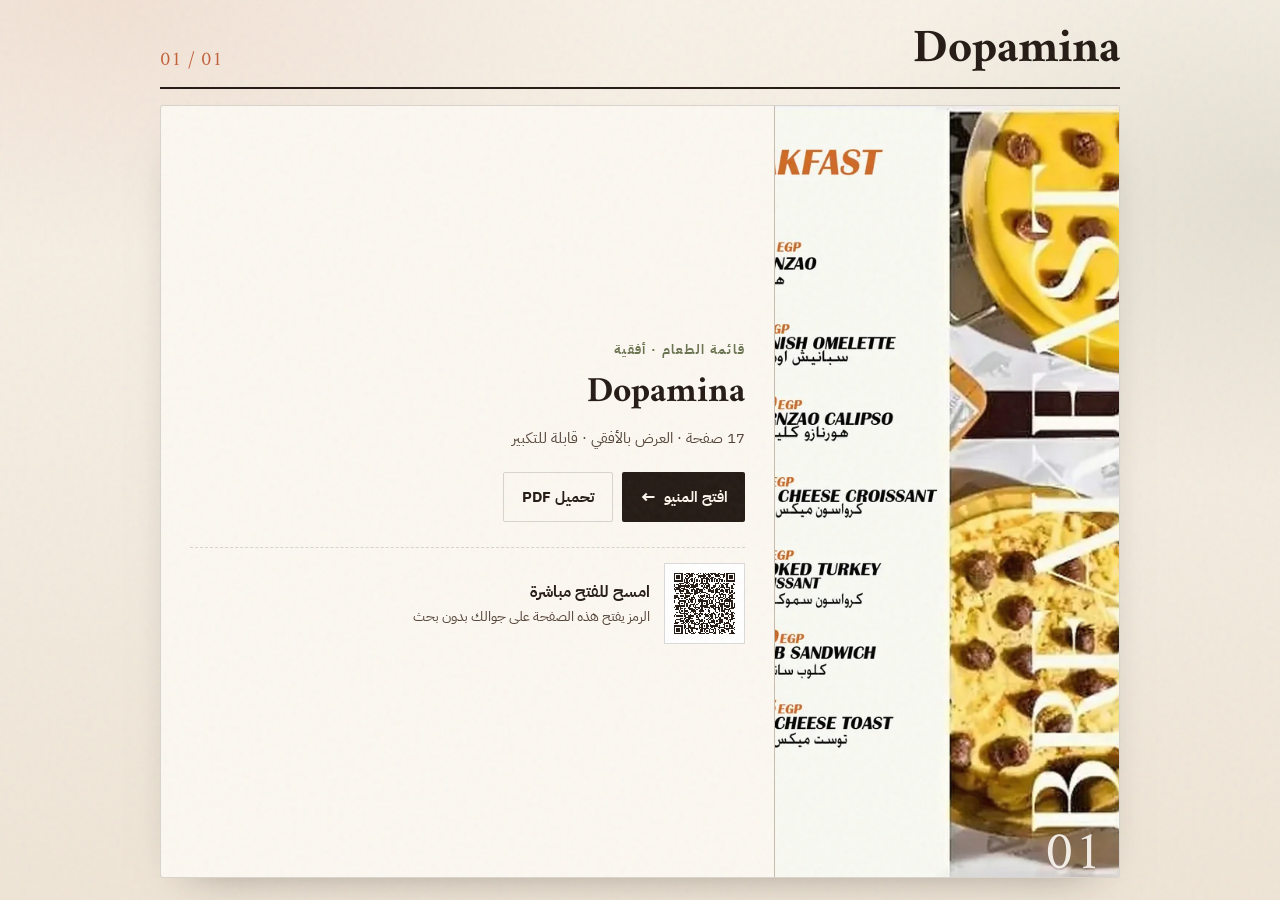
==== commit 3a83c5dd: "fix: rename to Dopamina with legacy redirects + fluid mobile viewer (free pan, inertia, flick paging" ====
--- a/dobamina/index.html
+++ b/dobamina/index.html
@@ -3,48 +3,12 @@
 <head>
   <meta charset="utf-8">
   <meta name="viewport" content="width=device-width, initial-scale=1">
-  <meta name="theme-color" content="#241A14">
-  <meta name="description" content="منيو Dobamina — 17 صفحة، افتح المنيو أو امسح رمز QR.">
-  <title>Dobamina | مِنيو</title>
-  <link rel="preconnect" href="https://fonts.googleapis.com">
-  <link rel="preconnect" href="https://fonts.gstatic.com" crossorigin>
-  <link href="https://fonts.googleapis.com/css2?family=Amiri:wght@400;700&family=IBM+Plex+Sans+Arabic:wght@400;500;600;700&display=swap" rel="stylesheet">
-  <link rel="icon" href="data:image/svg+xml,%3Csvg xmlns='http://www.w3.org/2000/svg' viewBox='0 0 32 32'%3E%3Crect width='32' height='32' rx='16' fill='%23241a14'/%3E%3Ctext x='16' y='23' font-size='20' text-anchor='middle' fill='%23f7efe3' font-family='serif'%3E%D9%85%3C/text%3E%3C/svg%3E">
-  <link rel="stylesheet" href="../assets/css/style.css">
+  <title>Dopamina — تم نقل الصفحة</title>
+  <meta http-equiv="refresh" content="0; url=../dopamina/">
+  <link rel="canonical" href="../dopamina/">
 </head>
-<body>
-  <div class="page-wrap">
-    <main>
-      <section class="section-head" aria-labelledby="menu-title">
-        <h2 id="menu-title">Dobamina</h2>
-        <p class="section-count">01 / 01</p>
-      </section>
-
-      <section class="menu-grid" aria-label="منيو Dobamina">
-        <article class="menu-card">
-          <div class="card-media">
-            <img src="../assets/covers/dobamina.webp" alt="صورة غلاف منيو Dobamina" width="1400" height="989" decoding="async">
-            <span class="card-index" aria-hidden="true">01</span>
-          </div>
-          <div class="card-body">
-            <p class="card-kicker">قائمة الطعام · أفقية</p>
-            <h3>Dobamina</h3>
-            <p class="card-meta">17 صفحة · العرض بالأفقي · قابلة للتكبير</p>
-            <div class="card-actions">
-              <a class="btn btn-primary" href="menu/">افتح المنيو <span class="btn-arrow" aria-hidden="true">←</span></a>
-              <a class="btn btn-quiet" href="../downloads/Dobamina_Menu_compressed.pdf" download>تحميل PDF</a>
-            </div>
-            <div class="qr-block">
-              <img src="../assets/qr/dobamina-qr.png" alt="رمز QR لفتح منيو Dobamina مباشرة" width="58" height="58" decoding="async">
-              <div class="qr-copy">
-                <strong>امسح للفتح مباشرة</strong>
-                <span>الرمز يفتح هذه الصفحة على جوالك بدون بحث</span>
-              </div>
-            </div>
-          </div>
-        </article>
-      </section>
-    </main>
-  </div>
+<body style="margin:0;min-height:100dvh;display:grid;place-items:center;font-family:Tahoma,sans-serif;background:#f4ede1;color:#241a14;text-align:center;padding:1.5rem">
+  <p>تم تغيير اسم الصفحة إلى <a href="../dopamina/" style="color:#c2603a">Dopamina</a>. جارٍ التحويل…</p>
+  <script>location.replace("../dopamina/" + location.search + location.hash);</script>
 </body>
 </html>
